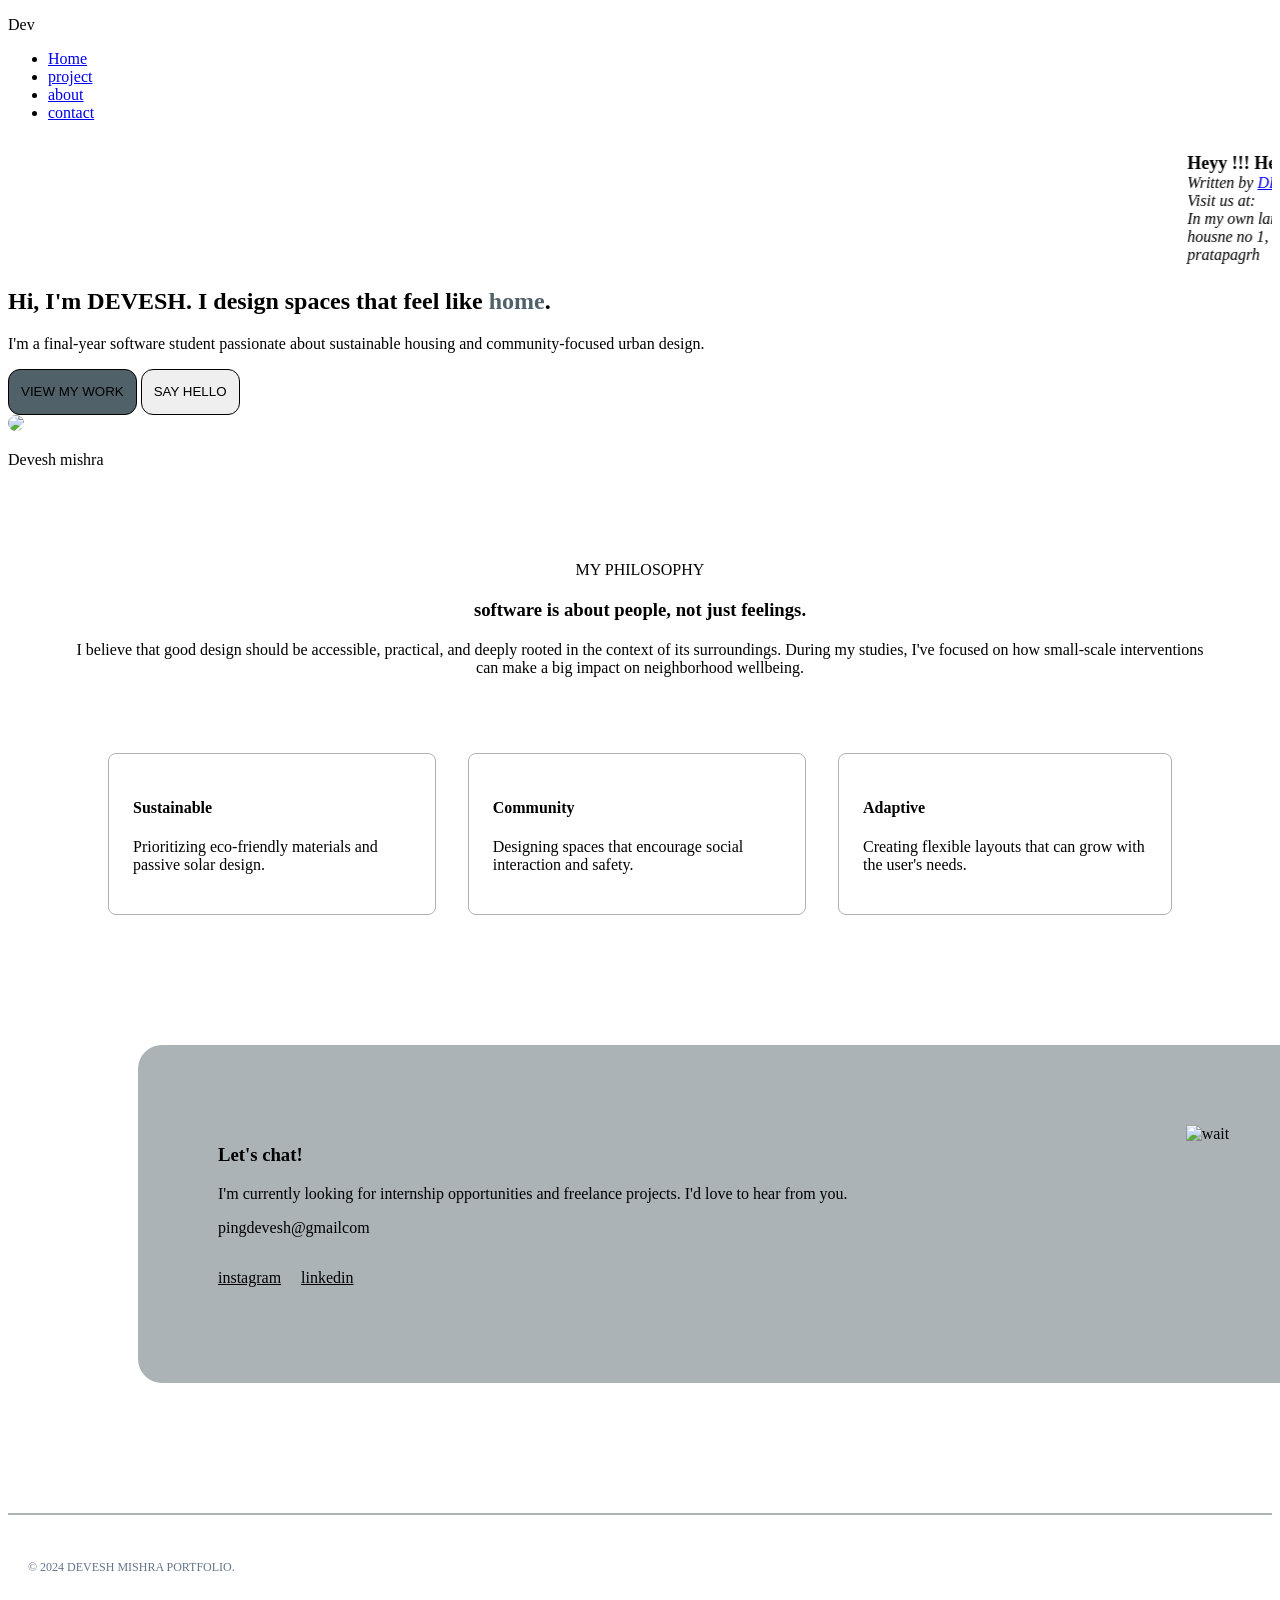
==== index.html @ eaf45b6a "first commit" ====
<!DOCTYPE html>
<html lang="en">

<head>
    <meta charset="UTF-8">
    <meta name="viewport" content="width=device-width, initial-scale=1.0">
    <title>Document</title>
    <link rel="stylesheet" href="/portfolio/style.css" />
</head>

<body>

    
        <header id="navbar">
            <p>Dev</p>
            <ul>
                <li> <a href="/">Home</a></li>
                <li> <a href="./project.html">project</a></li>
                <li> <a href="./academic.html">about</a></li>
                <li> <a href="./">contact</a></li>
            </ul>
        </header>
        <marquee style="margin-top: 15px;">
        <span style="font-size: 18px;font-weight: 700;"> Heyy !!! Hello welcome to my portfolio </span>
        <address>
  Written by <a href="https://www.google.com/maps/place/Ram+Nagar,+Uttar+Pradesh+230502/@25.9357045,81.9328551,15z/data=!3m1!4b1!4m15!1m8!3m7!1s0x399ae7cc076d9437:0xe71874813d5cb648!2sRamnagar,+Uttar+Pradesh+230128!3b1!8m2!3d25.8453926!4d81.6760985!16s%2Fg%2F12hnxrcbr!3m5!1s0x399aeb2b920382e9:0x57dbbed6f6c3a199!8m2!3d25.9368672!4d81.9439341!16s%2Fg%2F12hrjzcl6?entry=ttu&g_ep=EgoyMDI2MDQxMi4wIKXMDSoASAFQAw%3D%3D">DEVESH MISHRA</a>.<br>
  Visit us at:<br>
  In my own land<br>
  housne no 1, ramanagar<br>
  pratapagrh
</address>
       </marquee>
    


    <section>
        <div id="hero-left-section">
            <div >
                <h1>Hi, I'm DEVESH. I design
                    spaces that feel like
                    <span style="color: #516169;"> home</span>.
                </h1>
                <P style="margin-top: 20px;">I'm a final-year software student passionate about
                    sustainable housing and community-focused urban
                    design.</P>
                <div id="button">
                    <button
                        style="border-radius:12px; border: 1px solid black;height: 46px;padding: 12px;background-color: #516169;">VIEW
                        MY WORK</button>
                    <button style=" border-radius: 12px;border: 1px solid black;height: 46px;padding: 12px;">SAY
                        HELLO</button>
                </div>
            </div>
            <div id="image-1">
                <img style="width: 100%; border-radius: 22px;" src="/portfolio/devesh.png">
                <p>Devesh mishra</p>
            </div>

        </div>

    </section>
    <section id="dev">
        <div style="text-align:center;padding: 60px;">
            <p>MY PHILOSOPHY</p>
            <h3 style="margin-top: 20px;">software is about people, not just feelings.</h3>
            <p style="margin-top: 20px;"> I believe that good design should be accessible, practical, and deeply rooted
                in the context of its
                surroundings. During my studies, I've focused on how small-scale interventions can make a big impact
                on neighborhood wellbeing.</p>
        </div>
        <div style="display: flex;;gap: 32px; padding: 0 100px;">
            <div style="border: 1px solid #ABB3B7;padding: 24px;border-radius: 8px;background-color: white;">
                <h4>Sustainable</h4>
                <p style="margin-top: 10px;">Prioritizing eco-friendly materials
                    and passive solar design.</p>
            </div>
            <div style="border: 1px solid #ABB3B7;padding: 24px;border-radius: 8px;background-color: white;">
                <h4>Community</h4>
                <p style="margin-top: 10px;">Designing spaces that encourage
                    social interaction and safety.</p>
            </div>
            <div style="border: 1px solid #ABB3B7;padding: 24px;border-radius: 8px;background-color: white;">
                <h4>Adaptive</h4>
                <p style="margin-top: 10px;">Creating flexible layouts that can
                    grow with the user's needs.</p>
            </div>
        </div>

    </section>
    <footer
        style="margin-top:20px;background-color:#ABB3B7;border-radius: 24px;justify-content: space-between;display: flex;padding: 80px;height: 80%;width: 80%;margin: 130px;">
        <div>
            <h3>Let's chat!</h3>
            <p>
                I'm currently looking for internship opportunities and
                freelance projects. I'd love to hear from you.
            </p>
            <p>pingdevesh@gmailcom</p>
            <div style="display: flex;text-decoration: underline;gap: 20px;">
                <p>instagram</p>
                <p>linkedin</p>

            </div>


        </div>
        <div>

            <img width="100%" src="https://encrypted-tbn0.gstatic.com/images?q=tbn:ANd9GcR2j5GnSInMIO72HeBuzXUD8TtensGy9Mi4xQ&s"
                alt="wait">
        </div>
    </footer>
     <div style="border: 1px solid #ABB3B7;">
    </div>
    <div style="margin-top: 25px;display: flex;">
        <span style="color: #64748B;font-size: 12px;font-weight: 400;margin: 20px;padding-bottom: 15px;">© 2024 DEVESH MISHRA PORTFOLIO.</span>
    </div>
</body>

</html
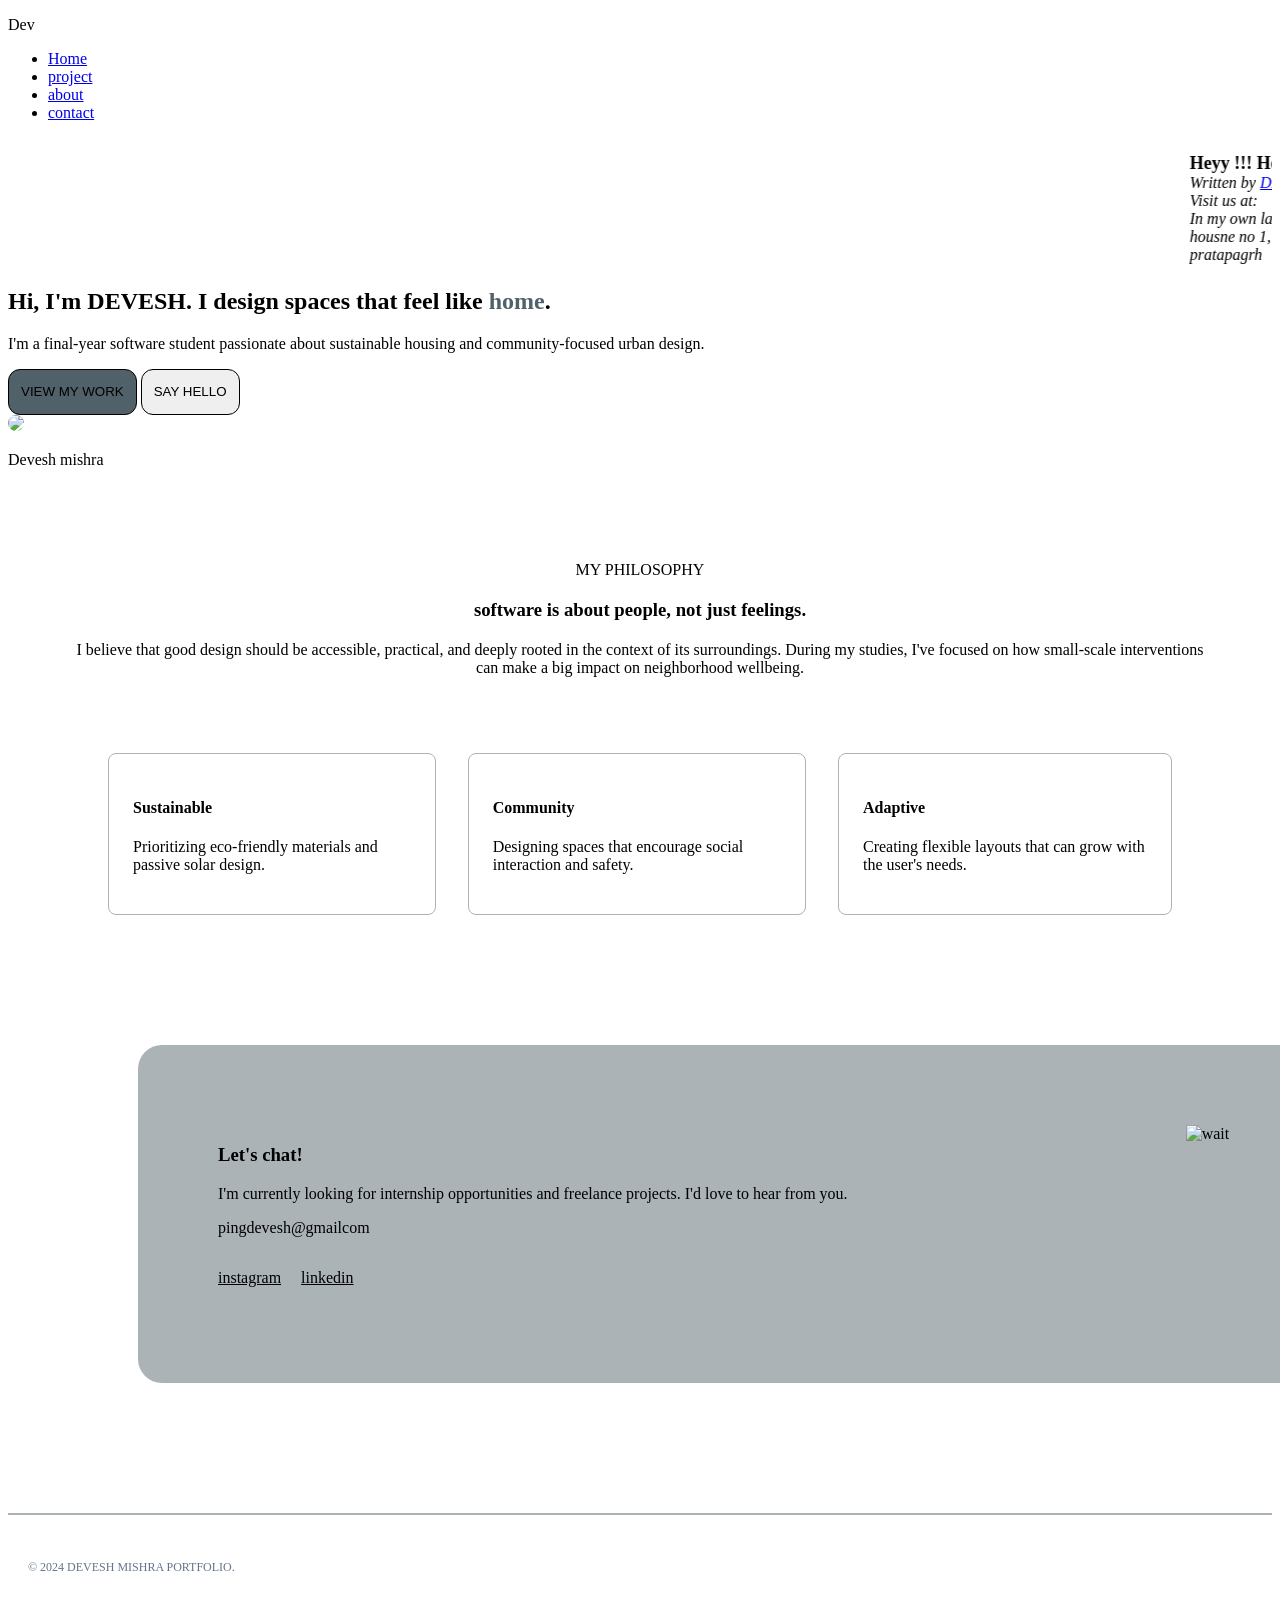
==== commit b7f58049: "title update" ====
--- a/index.html
+++ b/index.html
@@ -4,7 +4,7 @@
 <head>
     <meta charset="UTF-8">
     <meta name="viewport" content="width=device-width, initial-scale=1.0">
-    <title>Document</title>
+    <title>Devesh | Portfolio</title>
     <link rel="stylesheet" href="/portfolio/style.css" />
 </head>
 
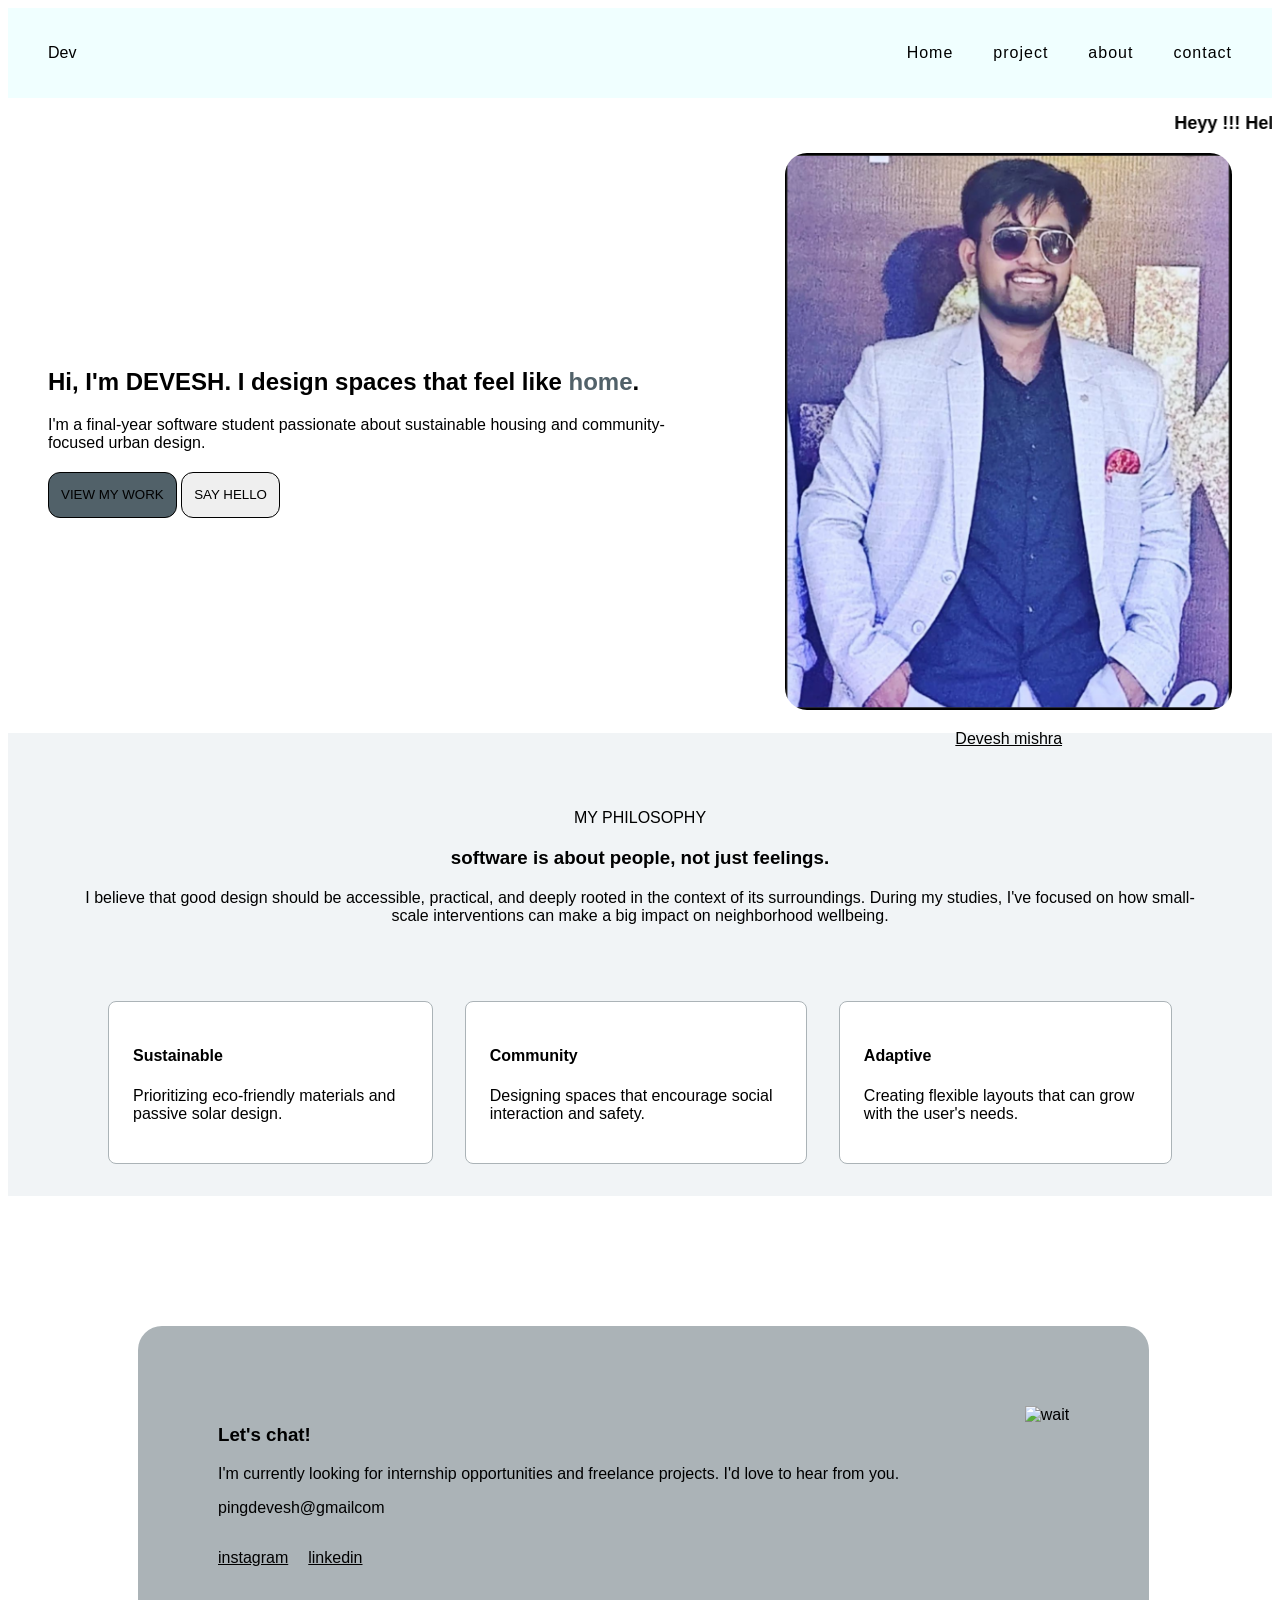
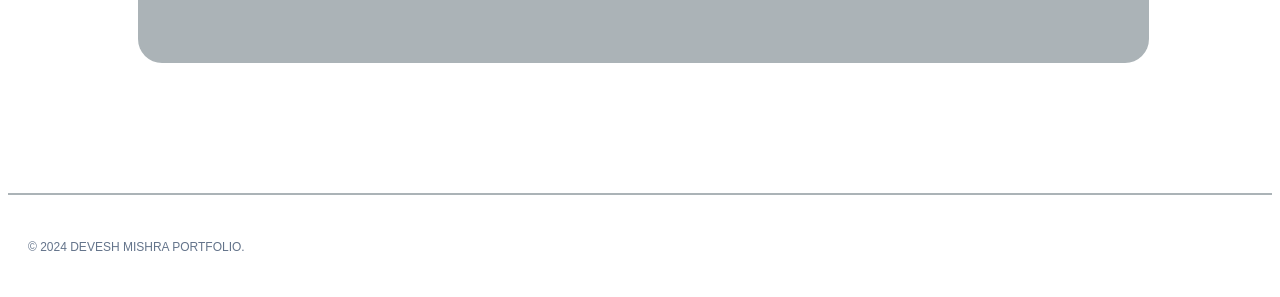
==== commit 970d022d: "css fix" ====
--- a/index.html
+++ b/index.html
@@ -5,7 +5,7 @@
     <meta charset="UTF-8">
     <meta name="viewport" content="width=device-width, initial-scale=1.0">
     <title>Devesh | Portfolio</title>
-    <link rel="stylesheet" href="/portfolio/style.css" />
+    <link rel="stylesheet" href="./style.css" />
 </head>
 
 <body>
@@ -20,15 +20,7 @@
                 <li> <a href="./">contact</a></li>
             </ul>
         </header>
-        <marquee style="margin-top: 15px;">
-        <span style="font-size: 18px;font-weight: 700;"> Heyy !!! Hello welcome to my portfolio </span>
-        <address>
-  Written by <a href="https://www.google.com/maps/place/Ram+Nagar,+Uttar+Pradesh+230502/@25.9357045,81.9328551,15z/data=!3m1!4b1!4m15!1m8!3m7!1s0x399ae7cc076d9437:0xe71874813d5cb648!2sRamnagar,+Uttar+Pradesh+230128!3b1!8m2!3d25.8453926!4d81.6760985!16s%2Fg%2F12hnxrcbr!3m5!1s0x399aeb2b920382e9:0x57dbbed6f6c3a199!8m2!3d25.9368672!4d81.9439341!16s%2Fg%2F12hrjzcl6?entry=ttu&g_ep=EgoyMDI2MDQxMi4wIKXMDSoASAFQAw%3D%3D">DEVESH MISHRA</a>.<br>
-  Visit us at:<br>
-  In my own land<br>
-  housne no 1, ramanagar<br>
-  pratapagrh
-</address>
+        <marquee style="margin-top: 15px;">        <span style="font-size: 18px;font-weight: 700;"> Heyy !!! Hello welcome to my portfolio </span>
        </marquee>
     
 
@@ -52,7 +44,7 @@
                 </div>
             </div>
             <div id="image-1">
-                <img style="width: 100%; border-radius: 22px;" src="/portfolio/devesh.png">
+                <img style="width: 100%; border-radius: 22px;" src="./devesh.png">
                 <p>Devesh mishra</p>
             </div>
 
--- a/style.css
+++ b/style.css
@@ -0,0 +1,100 @@
+* {
+    margin: 10;
+    padding: 0;
+    box-sizing: border-box;
+    font-family: Verdana, Geneva, Tahoma, sans-serif;
+  
+}
+
+#navbar {
+    display: flex;
+    justify-content: space-between;
+    padding: 20px 40px;
+    background-color: azure;
+    align-items: center;
+    
+}
+
+#navbar span {
+    font-size: 32px;
+    font-weight: 500px;
+    color: black;
+    text-transform: uppercase;
+}
+
+#navbar ul {
+    display: flex;
+    gap: 40px;
+
+}
+#navbar ul li {
+    display: flex;
+    text-decoration: none;
+
+}
+#navbar ul li a{
+    display: flex;
+    text-decoration: none;
+    color: inherit;
+    color: black;
+    font-size: 16px;
+    font-weight: 400px;
+    letter-spacing: 1px;
+    
+}
+
+#navbar ul li a:hover {
+    color: brown;
+
+}
+ 
+#hero-left-section {
+    display: flex;
+    margin-top: 15px;
+    justify-content: space-around;
+    gap: 120px;
+    margin-left: 40px;
+    margin-right: 40px;
+    align-items: center;
+}
+
+#button{
+    gap: 25px;
+    font-size: 16px;
+    font-weight: 700;
+    margin-top: 20px;
+    
+    
+   
+}
+#image-1{
+    height: 560px;
+    width: 560px;
+    text-align: center;
+    text-decoration: underline;
+}
+
+#dev{
+    margin-top: 20px;
+   background-color:#F1F4F6;
+   padding-bottom: 32px;
+   width: 100%;
+}
+
+.work-card {
+    width: 400px;
+    height: 450px;
+    border: 0.5px solid gray;
+    border-radius: 8px;
+}
+.work-align{
+    margin: 50px;
+}
+.work-card-footer{
+    margin-top: 80px;
+    background-color: #F1F5F9;
+    display: flex;
+    justify-content: space-between;
+    padding: 40px;
+    margin: 10px;
+}
